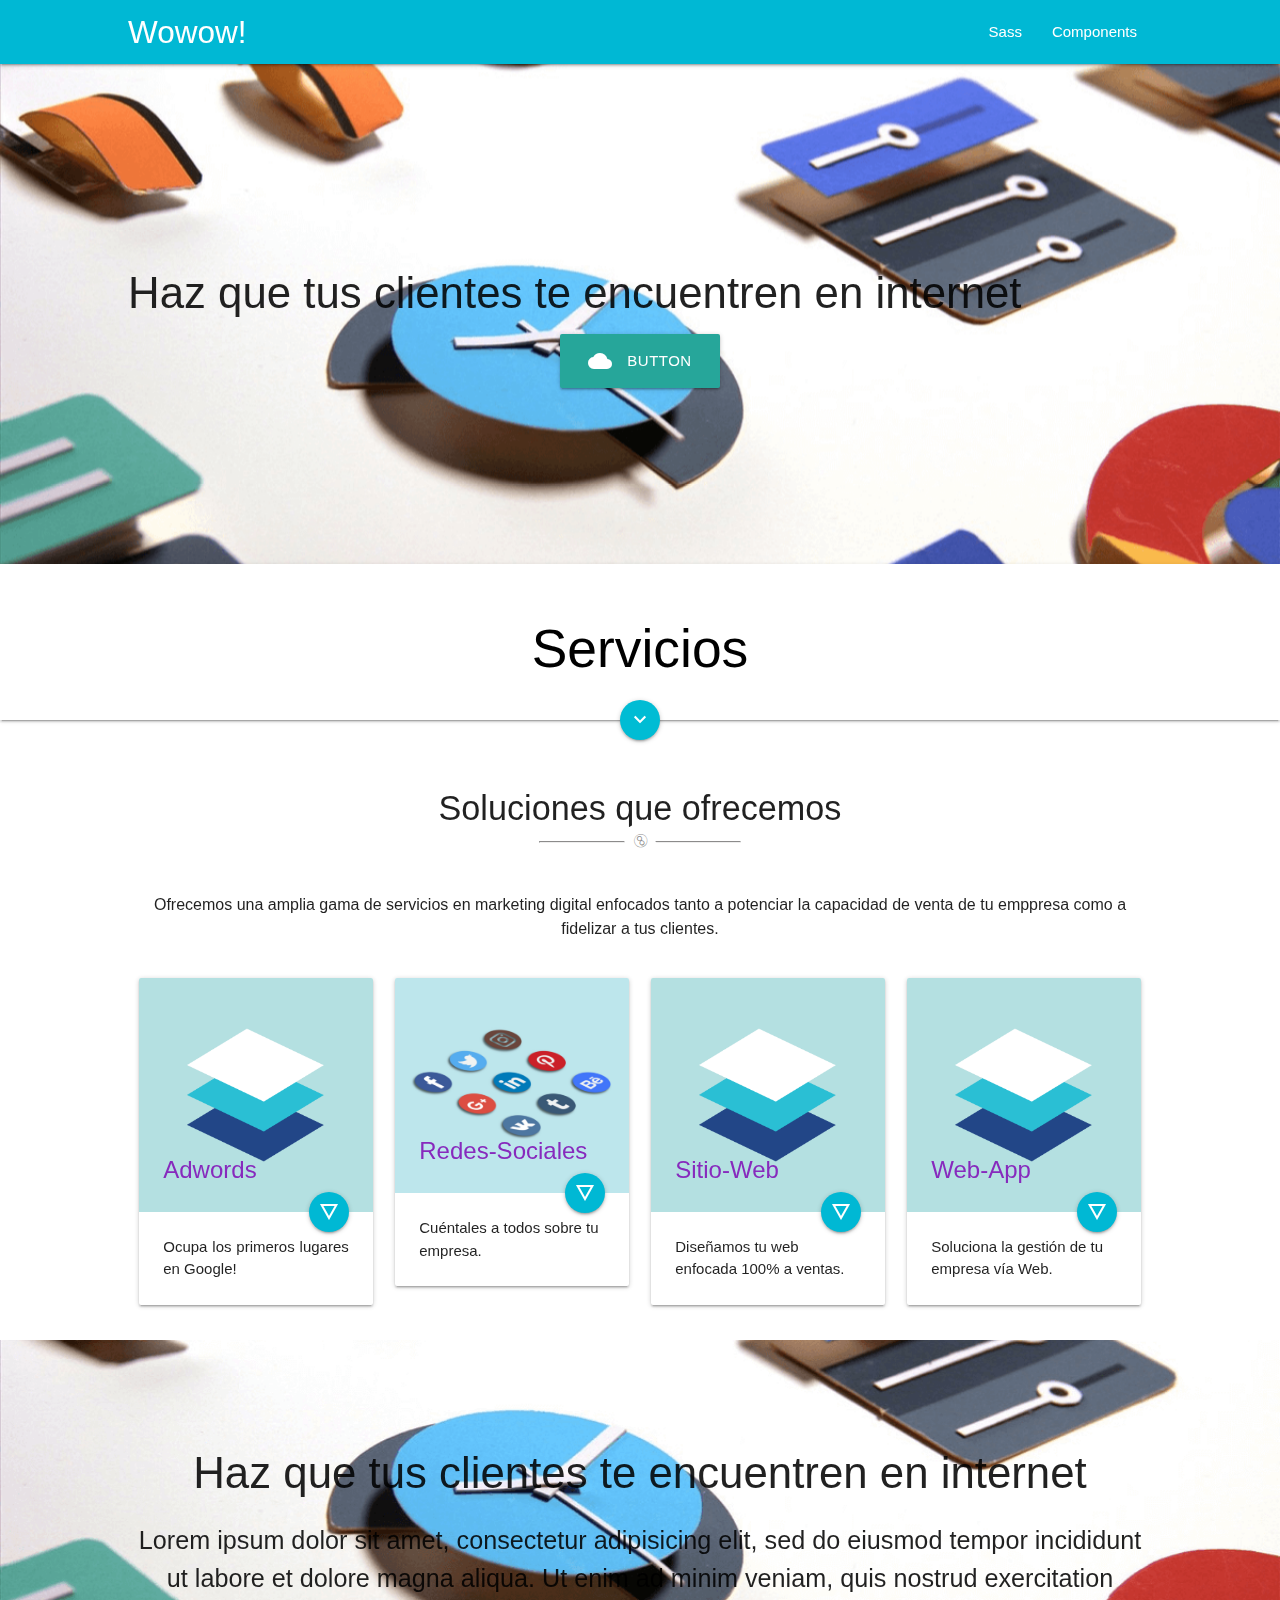
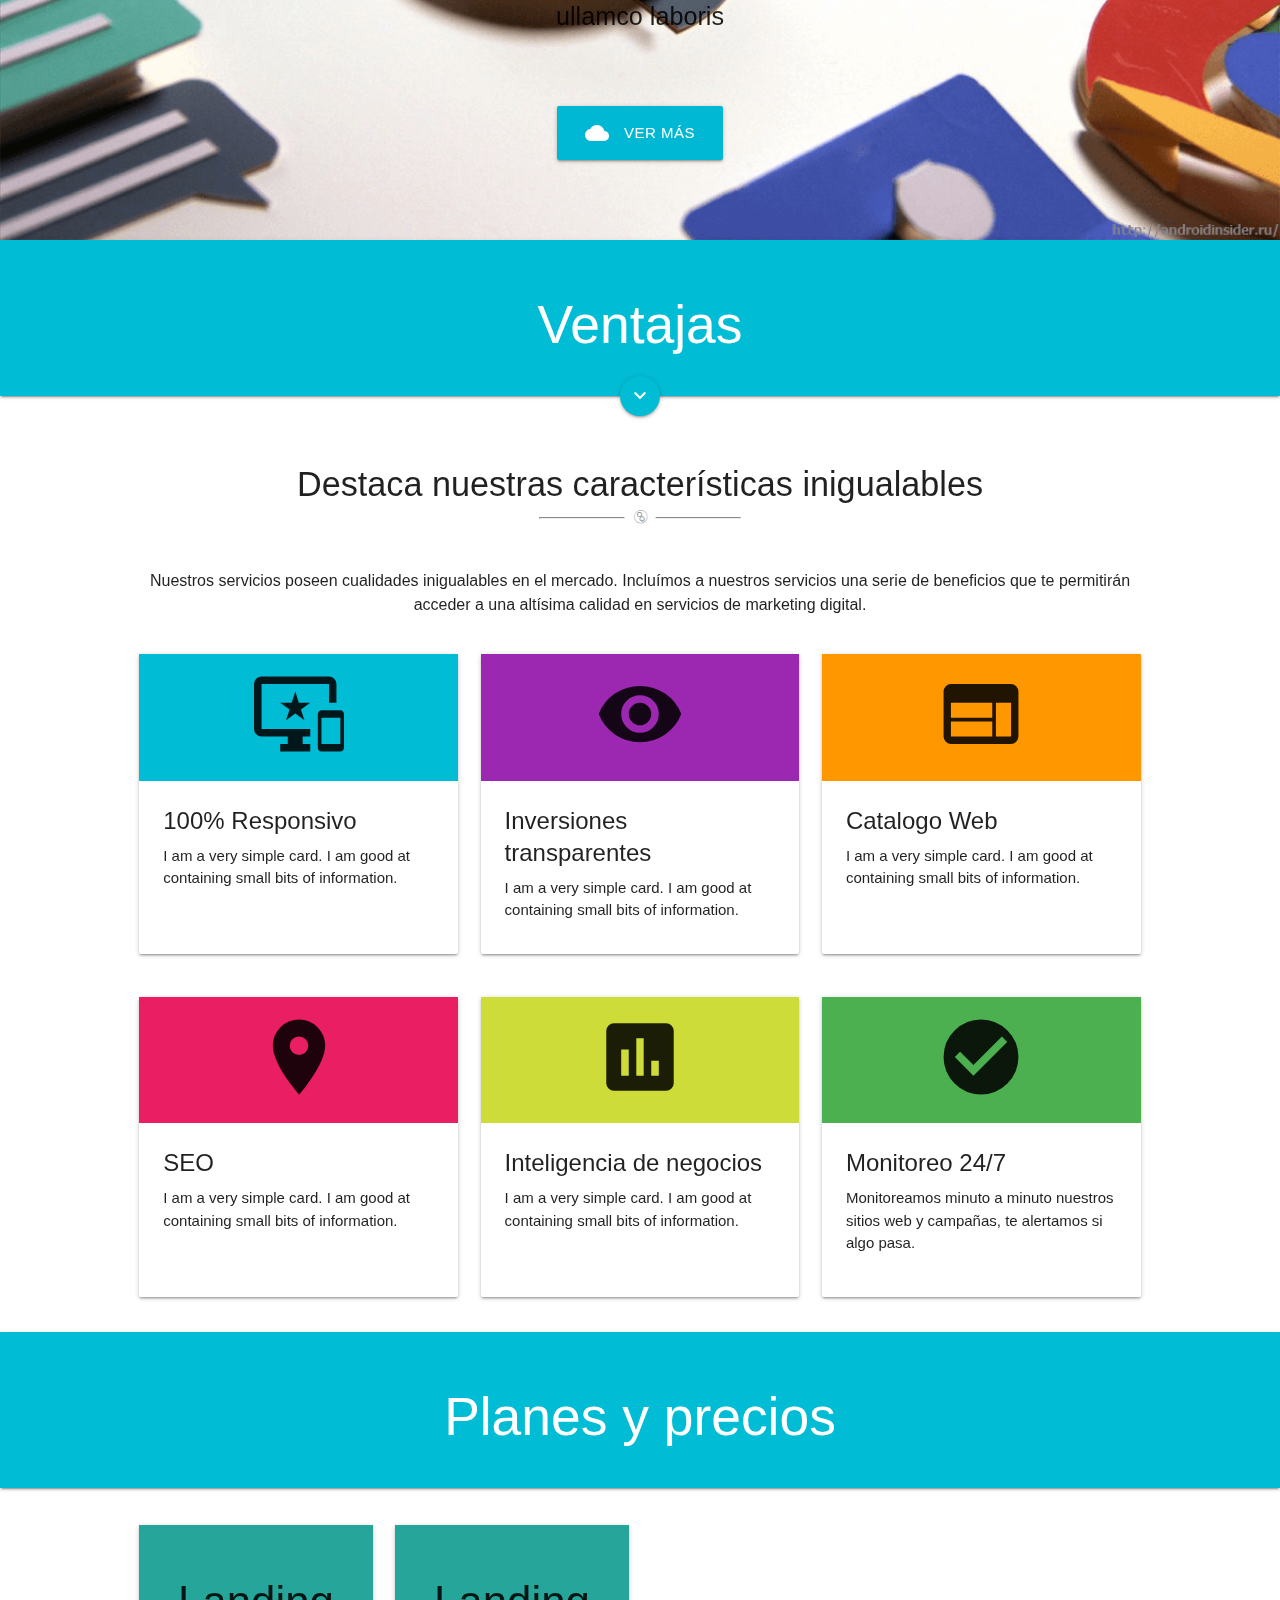
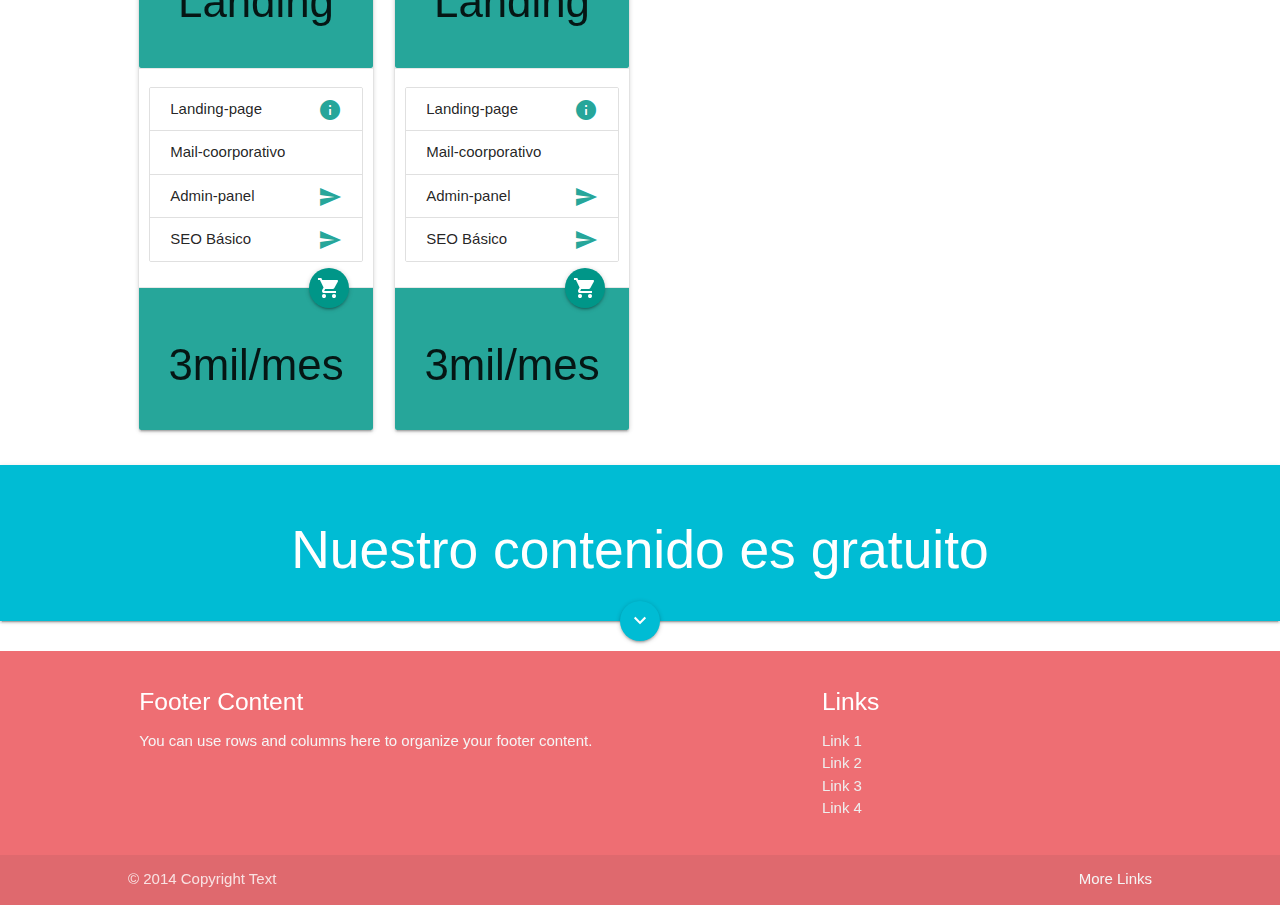
==== wowow/index.html @ 408ba43c "sitio wowow" ====
<!DOCTYPE html>
  <html>
    <head>
      <meta http-equiv="Content-Type" content="text/html; charset=UTF-8">
    <meta name="viewport" content="width=device-width, initial-scale=1">
    <meta http-equiv="X-UA-Compatible" content="IE=edge">
    <meta name="msapplication-tap-highlight" content="no">
    <meta name="description" content="Materialize is a modern responsive CSS framework based on Material Design by Google. ">
      <link rel="stylesheet" href="https://cdnjs.cloudflare.com/ajax/libs/materialize/0.99.0/css/materialize.min.css">
    <link href="https://fonts.googleapis.com/icon?family=Material+Icons" rel="stylesheet">

    <!-- Compiled and minified JavaScript -->

      <!--Let browser know website is optimized for mobile-->
      <meta name="viewport" content="width=device-width, initial-scale=1.0"/>
    </head>

    <body>
<style type="text/css">
  
  .card-price{
      border-bottom: solid 1px #e8e8e8;
    box-shadow: none;
    border-top: solid 1px #e8e8e8;
    transition: box-shadow .25s;
    padding: 10px;
    /* margin: .5rem 0 1rem 0; */
    /* border-radius: 2px; */
    background-color: #fff;
    
  
  }
	
	@media only screen and (min-width: 993px){
.container {
    width: 80% !important;
}
	}	
	.card .card-image .card-title {
		color: #872abd;}
.padding15 {
padding: 15px;

}
.description{
    margin-bottom: 30px;
  font-size: 16px;
}
.subtitle{

  margin: 70px 60px 50px 60px;
}
hr.style17 {
  width: 200px;
	border-top: 1px solid #8c8b8b;
	text-align: center;
}
hr.style17:after {
	content: '♾';
	display: inline-block;
	position: relative;
	top: -14px;
	padding: 0 10px;
	background: white;
	color: #8c8b8b;
	font-size: 18px;
	-webkit-transform: rotate(60deg);
	-moz-transform: rotate(60deg);
	transform: rotate(60deg);
}
.heading{
box-shadow: 0 2px 2px 0 rgba(0,0,0,0.14), 0 1px 5px 0 rgba(0,0,0,0.12), 0 3px 1px -2px rgba(0,0,0,0.2);
    margin: 0em 0em 2em 0em;
}
.parallax-container{
justify-content: center;
    align-items: center;
    display: flex;
}
.text-center {
padding: 20px 0px;
text-align: center;
}

.center {width: 70%;
margin: 0px auto;
padding-top: 20%;
text-align: center;}

.relative {
position: relative;}

.halfway-anchor{
    position: absolute;
   margin-left:auto;
margin-right:auto;
left:0;
right:0;
    bottom: -20px;
}

</style>
      <header>

        <div class="navbar-fixed">
     <nav class="cyan accent-4">
         <div class="container">
       <div class="nav-wrapper">
         <a href="#!" class="brand-logo">Wowow!</a>
         <ul class="right hide-on-med-and-down">
           <li><a href="sass.html">Sass</a></li>
           <li><a href="badges.html">Components</a></li>
         </ul>
       </div>
			 </div>
     </nav>
		 
   </div>
 
      </header>      <!--Import jQuery before materialize.js-->


  <div class="parallax-container">
    <div class="container" style="text-align: center;">
         <div class="col s12 center-align valign-wrapper">
        <h3 class="light">Haz que tus clientes te encuentren en internet</h3>
<br></div>
        <a class="waves-effect waves-light btn-large"><i class="material-icons left">cloud</i>button</a>



    </div>
  <div class="parallax">
    <img src="parallax.jpg">

  </div>
</div>

<div class="heading text-center section white relative">
<h2 class="black-text thin">Servicios</h2>
<a href="#" class="btn-floating halfway-anchor waves-effect waves-light  cyan"><i class="material-icons">keyboard_arrow_down</i></a>
</div>

<section id="services">
<div class="container">
<div class="subtitle">
<h4 class="center-align thin">Soluciones que ofrecemos</h4>
<hr class="style17">

</div>
<div class="description center-align light">
<span>Ofrecemos una amplia gama de servicios en marketing digital enfocados tanto a potenciar la capacidad de venta de tu emppresa como a fidelizar a tus clientes.</span>
</div>
  <div class="row">
<div class="col s12 m6 l3">
  <div class="card hoverable">
    <div class="card-image">
      <img class="materialboxed" src="material.jpg">
      <span class="card-title">Adwords</span>
      <a href="#" class="waves-effect waves-light btn-floating halfway-fab cyan accent-4"><i class="material-icons">details</i></a>
    </div>
    <div class="card-content" style="text-align: justify;">
      <p>Ocupa los primeros lugares en Google!</p>
    </div>
  </div>
</div>
<div class="col s12 m6 l3">
  <div class="card hoverable">
    <div class="card-image">
      <img src="social.jpg">
      <span class="card-title">Redes-Sociales</span>
      <a href="#" class="waves-effect waves-light btn-floating halfway-fab  cyan accent-4"><i class="material-icons">details</i></a>
    </div>
    <div class="card-content">
      <p>Cuéntales a todos sobre tu empresa.</p>
    </div>

  </div>
</div>
<div class="col s12 m6 l3">
  <div class="card hoverable">
    <div class="card-image">
      <img src="material.jpg">
      <span class="card-title">Sitio-Web</span>
      <a class="btn-floating halfway-fab waves-effect waves-light cyan accent-4"><i class="material-icons">details</i></a>
    </div>
    <div class="card-content">
      <p>Diseñamos tu web enfocada 100% a ventas.</p>
    </div>
  </div>
</div>
<div class="col s12 m6 l3">
  <div class="card hoverable">
    <div class="card-image">
      <img src="material.jpg">
      <span class="card-title">Web-App</span>
      <a class="btn-floating halfway-fab waves-effect waves-light cyan accent-4"><i class="material-icons">details</i></a>
    </div>
    <div class="card-content">
      <p>Soluciona la gestión de tu empresa vía Web.</p>
    </div>
  </div>
</div>
</div>
    </div>
<div class="parallax-container">
    <div class="container">
      <div class="col s12 text-center">
        <h3 class="light">Haz que tus clientes te encuentren en internet</h3>
	<p class="flow-text">Lorem ipsum dolor sit amet, consectetur adipisicing elit, sed do eiusmod tempor incididunt ut labore et
dolore magna aliqua. Ut enim ad minim veniam, quis nostrud exercitation ullamco laboris</p>
   <br><br>     <a class="waves-effect waves-light hoverable btn-large cyan accent-4"><i class="material-icons left">cloud</i>Ver más</a>

      </div>

    </div>
  <div class="parallax">
    <img src="parallax.jpg">

  </div>
</div>
<!--section cta -->
<div class="heading text-center section cyan accent-5 relative">
<h2 class="white-text thin">Ventajas</h2>
<a href="#" class="btn-floating halfway-anchor waves-effect waves-light  cyan"><i class="material-icons">keyboard_arrow_down</i></a>
</div>
<div class="container">
<div class="subtitle">
<h4 class="center-align thin">Destaca nuestras características inigualables</h4>
<hr class="style17">

</div>
<div class="description center-align light">
<span>Nuestros servicios poseen cualidades inigualables en el mercado. Incluímos a nuestros servicios una serie de beneficios que te permitirán acceder a una altísima calidad en servicios de marketing digital.</span>
</div>

<div class="row">
<!-- feature 1 -->
  <div class="col s12 m6 l4">
    <div class="card small">
      <div class="card-image padding15 cyan center-align">
        <i class="material-icons large ">important_devices</i>
      </div>
      <div class="card-stacked">
        <div class="card-content">
<span class="card-title">100% Responsivo</span>
       <p>I am a very simple card. I am good at containing small bits of information.</p>
        </div>

      </div>
    </div>
  </div>
<!-- feature 2 -->
<div class="col s12 m6 l4">
  <div class="card small">
    <div class="card-image padding15 purple center-align">
      <i class="material-icons large ">visibility</i>
    </div>
    <div class="card-stacked">
      <div class="card-content">
<span class="card-title">Inversiones transparentes</span>
     <p>I am a very simple card. I am good at containing small bits of information.</p>
      </div>

    </div>
  </div>
</div>
<!-- feature 3 -->
<div class="col s12 m6 l4">
  <div class="card small">
    <div class="card-image padding15 orange center-align">
      <i class="material-icons large ">web</i>
    </div>
    <div class="card-stacked">
      <div class="card-content">
<span class="card-title">Catalogo Web</span>
     <p>I am a very simple card. I am good at containing small bits of information.</p>
      </div>

    </div>
  </div>
</div>
</div>
<!-- row_features 2 -->
<div class="row">
<!-- feature 4 -->
  <div class="col s12 m6 l4">
    <div class="card small">
      <div class="card-image padding15 pink center-align">
        <i class="material-icons large ">location_on</i>
      </div>
      <div class="card-stacked">
        <div class="card-content">
<span class="card-title">SEO</span>
       <p>I am a very simple card. I am good at containing small bits of information.</p>
        </div>

      </div>
    </div>
  </div>
<!-- feature 5 -->
<div class="col s12 m6 l4">
  <div class="card small">
    <div class="card-image padding15 lime center-align">
      <i class="material-icons large ">insert_chart</i>
    </div>
    <div class="card-stacked">
      <div class="card-content">
<span class="card-title">Inteligencia de negocios</span>
     <p>I am a very simple card. I am good at containing small bits of information.</p>
      </div>

    </div>
  </div>
</div>
<!-- feature 6 -->
<div class="col s12 m6 l4">
  <div class="card small">
    <div class="card-image padding15 green center-align">
      <i class="material-icons large ">check_circle</i>
    </div>
    <div class="card-stacked">
      <div class="card-content">
<span class="card-title">Monitoreo 24/7</span>
     <p>Monitoreamos minuto a minuto nuestros sitios web y campañas, te alertamos si algo pasa.</p>
      </div>

    </div>
  </div>
</div>
</div>
</div>

<!--PLANS -->
<div class="heading text-center section cyan accent-5 relative">
<h2 class="white-text thin">Planes y precios</h2>

</div>
<div class="container">
  <div class="row">
      <div class="col s12 m6 l3">
  <div class="card hoverable">
     <div class="card-content teal lighten-1" style="text-align: justify;">
       <h3 class="center-align thin">Landing</h3>
    </div>
    <div class="card-image">
      <div class="card-price">
         <ul class="collection">
        <li class="collection-item dismissable"><div>Landing-page<a href="#!" class="secondary-content"><i class="material-icons">info</i></a></div></li>
        <li class="collection-item dismissable"><div>Mail-coorporativo</div></li>
        <li class="collection-item dismissable"><div>Admin-panel<a href="#!" class="secondary-content"><i class="material-icons">send</i></a></div></li>
        <li class="collection-item dismissable"><div>SEO Básico<a href="#!" class="secondary-content"><i class="material-icons">send</i></a></div></li>
      </ul>
      </div>
      <a href="#" class="waves-effect waves-light btn-floating halfway-fab teal "><i class="material-icons">shopping_cart</i></a>
    </div>
    <div class="card-content teal lighten-1" style="text-align: justify;">
      <h3 class="center-align thin">3mil/mes</h3>
    </div>
  </div>
</div>
	     <div class="col s12 m6 l3">
  <div class="card hoverable">
     <div class="card-content teal lighten-1" style="text-align: justify;">
       <h3 class="center-align thin">Landing</h3>
    </div>
    <div class="card-image">
      <div class="card-price">
         <ul class="collection">
        <li class="collection-item dismissable"><div>Landing-page<a href="#!" class="secondary-content"><i class="material-icons">info</i></a></div></li>
        <li class="collection-item dismissable"><div>Mail-coorporativo</div></li>
        <li class="collection-item dismissable"><div>Admin-panel<a href="#!" class="secondary-content"><i class="material-icons">send</i></a></div></li>
        <li class="collection-item dismissable"><div>SEO Básico<a href="#!" class="secondary-content"><i class="material-icons">send</i></a></div></li>
      </ul>
      </div>
      <a href="#" class="waves-effect waves-light btn-floating halfway-fab teal "><i class="material-icons">shopping_cart</i></a>
    </div>
    <div class="card-content teal lighten-1" style="text-align: justify;">
      <h3 class="center-align thin">3mil/mes</h3>
    </div>
  </div>
</div>
      </div>
  </div>
<!--We Are Social -->
<div class="heading text-center section cyan accent-5 relative">
<h2 class="white-text thin">Nuestro contenido es gratuito</h2>
<a href="#" class="btn-floating halfway-anchor waves-effect waves-light  cyan"><i class="material-icons">keyboard_arrow_down</i></a>
</div>
<div class="container">
</div>


<footer class="page-footer">
          <div class="container">
            <div class="row">
              <div class="col l6 s12">
                <h5 class="white-text">Footer Content</h5>
                <p class="grey-text text-lighten-4">You can use rows and columns here to organize your footer content.</p>
              </div>
              <div class="col l4 offset-l2 s12">
                <h5 class="white-text">Links</h5>
                <ul>
                  <li><a class="grey-text text-lighten-3" href="#!">Link 1</a></li>
                  <li><a class="grey-text text-lighten-3" href="#!">Link 2</a></li>
                  <li><a class="grey-text text-lighten-3" href="#!">Link 3</a></li>
                  <li><a class="grey-text text-lighten-3" href="#!">Link 4</a></li>
                </ul>
              </div>
            </div>
          </div>
          <div class="footer-copyright">
            <div class="container">
            © 2014 Copyright Text
            <a class="grey-text text-lighten-4 right" href="#!">More Links</a>
            </div>
          </div>
        </footer>


<script src="http://ajax.googleapis.com/ajax/libs/jquery/1.7.1/jquery.min.js" type="text/javascript"></script>
<script src="https://cdnjs.cloudflare.com/ajax/libs/materialize/0.99.0/js/materialize.min.js"></script>

 <script type="text/javascript">
	   $(document).ready(function(){
    $('.materialboxed').materialbox();
  });
        
$(document).ready(function(){
     $('.parallax').parallax();
     $('.nav-wrapper').nav-wrapper();
   });
</script>
</section>
    </body>

  </html>
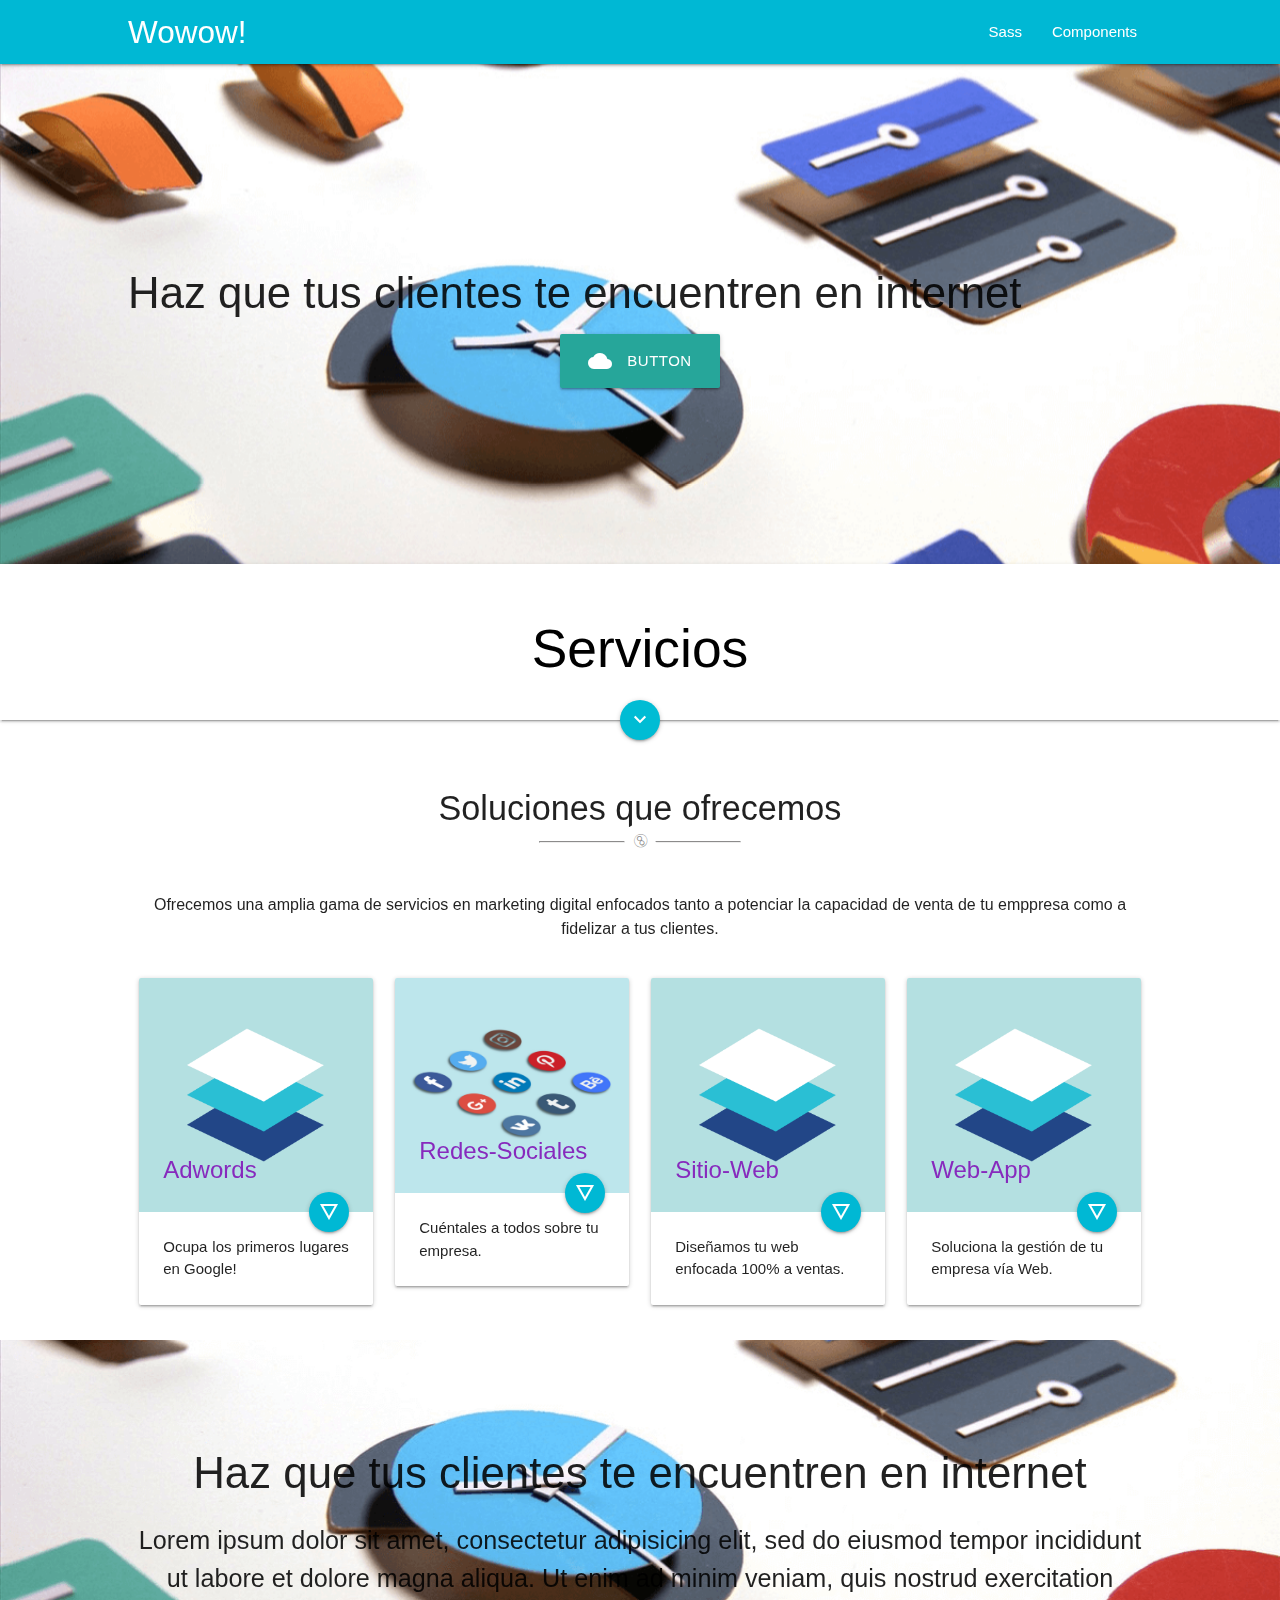
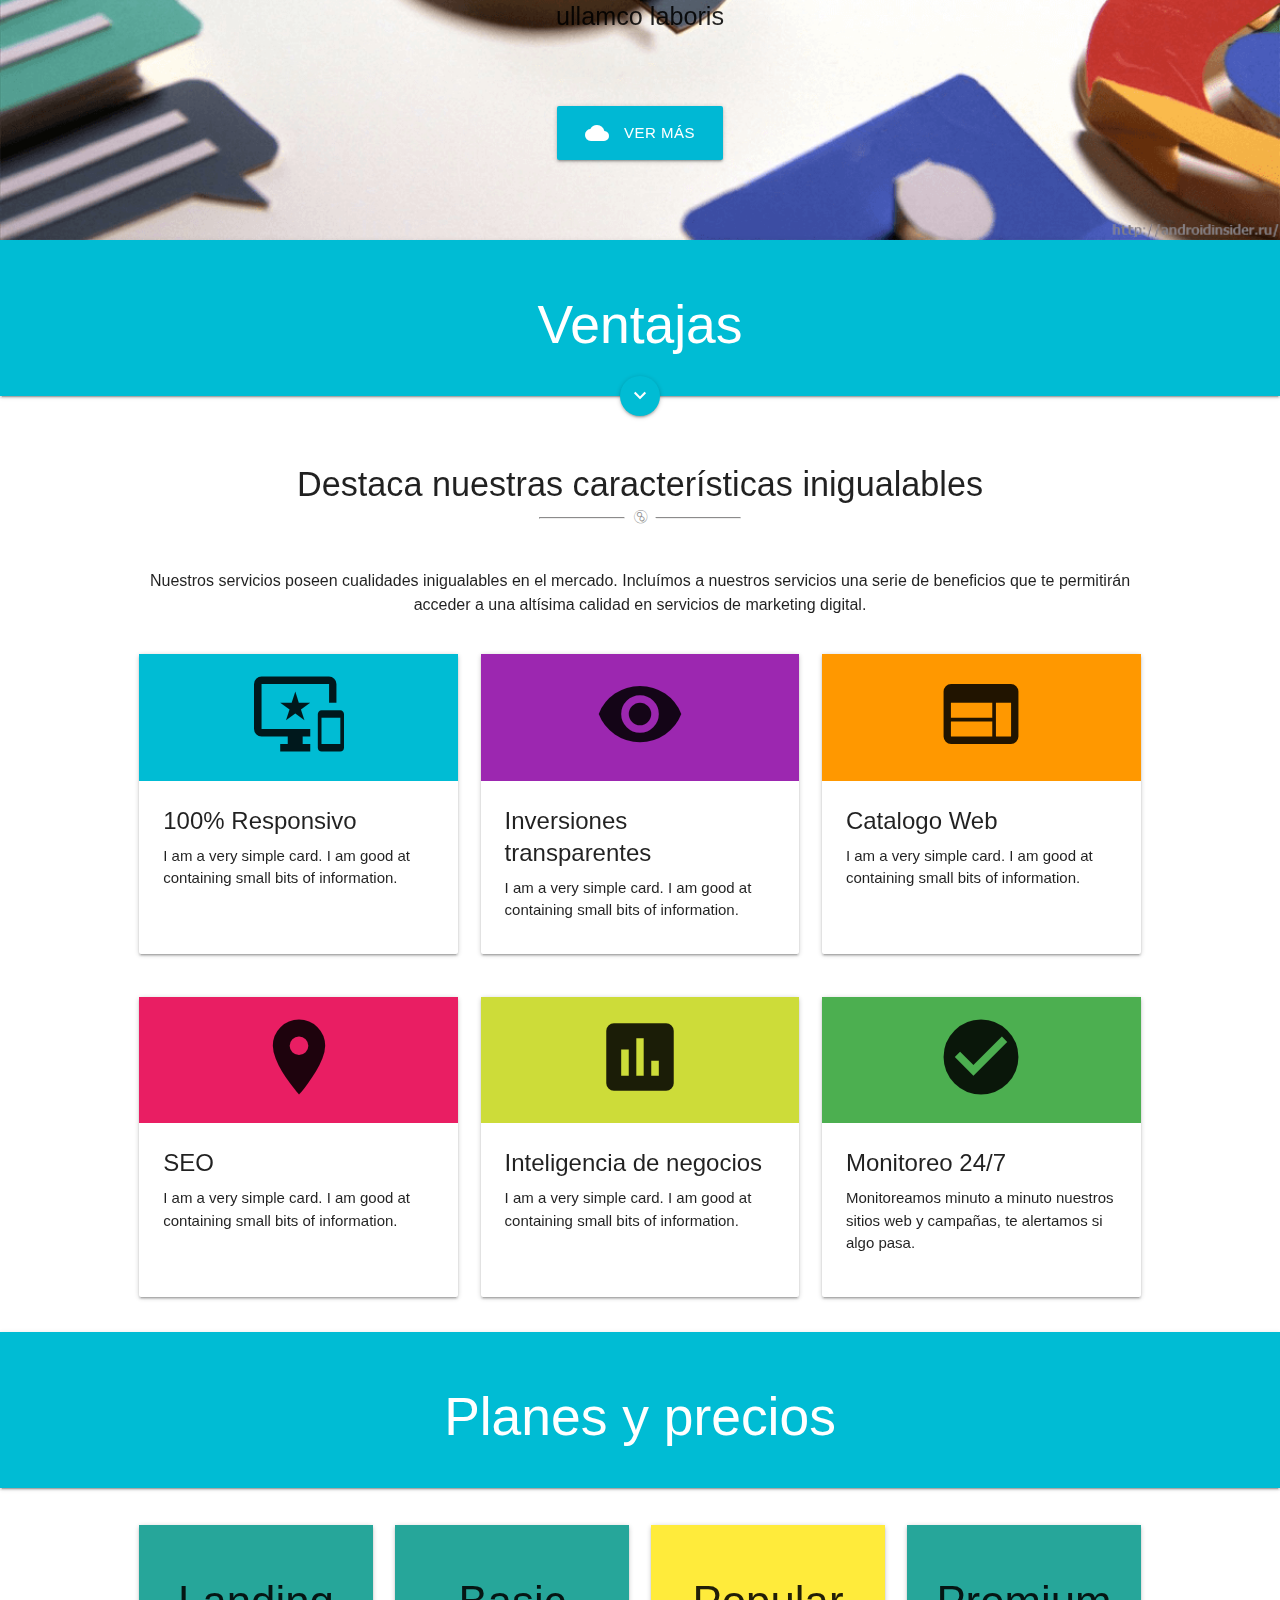
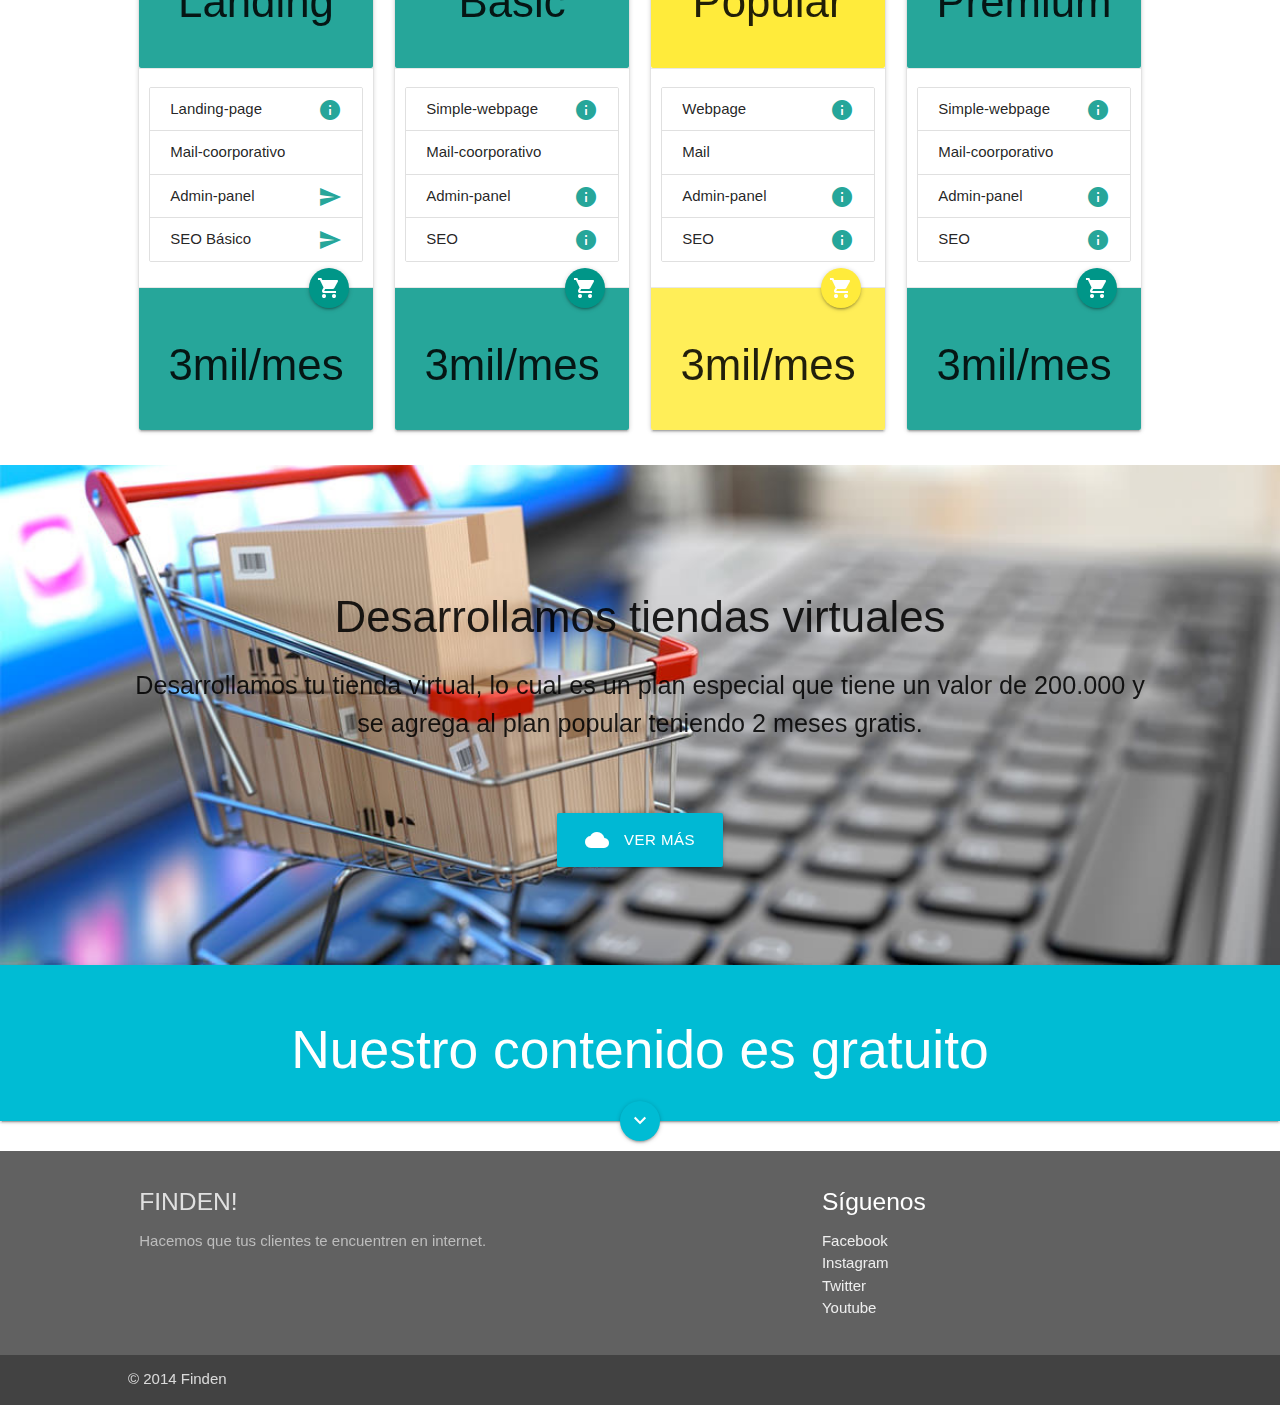
==== commit 9b63076d: "algunos cambios footer, precios y precio-parallax" ====
--- a/wowow/index.html
+++ b/wowow/index.html
@@ -362,15 +362,15 @@
 	     <div class="col s12 m6 l3">
   <div class="card hoverable">
      <div class="card-content teal lighten-1" style="text-align: justify;">
-       <h3 class="center-align thin">Landing</h3>
+       <h3 class="center-align thin">Basic</h3>
     </div>
     <div class="card-image">
       <div class="card-price">
          <ul class="collection">
-        <li class="collection-item dismissable"><div>Landing-page<a href="#!" class="secondary-content"><i class="material-icons">info</i></a></div></li>
+        <li class="collection-item dismissable"><div>Simple-webpage<a href="#!" class="secondary-content"><i class="material-icons">info</i></a></div></li>
         <li class="collection-item dismissable"><div>Mail-coorporativo</div></li>
-        <li class="collection-item dismissable"><div>Admin-panel<a href="#!" class="secondary-content"><i class="material-icons">send</i></a></div></li>
-        <li class="collection-item dismissable"><div>SEO Básico<a href="#!" class="secondary-content"><i class="material-icons">send</i></a></div></li>
+        <li class="collection-item dismissable"><div>Admin-panel<a href="#!" class="secondary-content"><i class="material-icons">info</i></a></div></li>
+        <li class="collection-item dismissable"><div>SEO<a href="#!" class="secondary-content"><i class="material-icons">info</i></a></div></li>
       </ul>
       </div>
       <a href="#" class="waves-effect waves-light btn-floating halfway-fab teal "><i class="material-icons">shopping_cart</i></a>
@@ -380,8 +380,66 @@
     </div>
   </div>
 </div>
-      </div>
-  </div>
+	   <div class="col s12 m6 l3">
+  <div class="card hoverable">
+     <div class="card-content yellow" style="text-align: justify;">
+       <h3 class="center-align thin">Popular</h3>
+    </div>
+    <div class="card-image">
+      <div class="card-price">
+         <ul class="collection">
+        <li class="collection-item dismissable"><div>Webpage<a href="#!" class="secondary-content"><i class="material-icons">info</i></a></div></li>
+        <li class="collection-item dismissable"><div>Mail</div></li>
+        <li class="collection-item dismissable"><div>Admin-panel<a href="#!" class="secondary-content"><i class="material-icons">info</i></a></div></li>
+        <li class="collection-item dismissable"><div>SEO<a href="#!" class="secondary-content"><i class="material-icons">info</i></a></div></li>
+      </ul>
+      </div>
+      <a href="#" class="waves-effect waves-light btn-floating halfway-fab yellow "><i class="material-icons">shopping_cart</i></a>
+    </div>
+    <div class="card-content yellow lighten-1" style="text-align: justify;">
+      <h3 class="center-align thin">3mil/mes</h3>
+    </div>
+  </div>
+</div>
+	  	     <div class="col s12 m6 l3">
+  <div class="card hoverable">
+     <div class="card-content teal lighten-1" style="text-align: justify;">
+       <h3 class="center-align thin">Premium</h3>
+    </div>
+    <div class="card-image">
+      <div class="card-price">
+         <ul class="collection">
+        <li class="collection-item dismissable"><div>Simple-webpage<a href="#!" class="secondary-content"><i class="material-icons">info</i></a></div></li>
+        <li class="collection-item dismissable"><div>Mail-coorporativo</div></li>
+        <li class="collection-item dismissable"><div>Admin-panel<a href="#!" class="secondary-content"><i class="material-icons">info</i></a></div></li>
+        <li class="collection-item dismissable"><div>SEO<a href="#!" class="secondary-content"><i class="material-icons">info</i></a></div></li>
+      </ul>
+      </div>
+      <a href="#" class="waves-effect waves-light btn-floating halfway-fab teal "><i class="material-icons">shopping_cart</i></a>
+    </div>
+    <div class="card-content teal lighten-1" style="text-align: justify;">
+      <h3 class="center-align thin">3mil/mes</h3>
+    </div>
+  </div>
+</div>
+	  <!-- end row -->
+      </div>
+  </div>
+	<div class="parallax-container">
+    <div class="container">
+      <div class="col s12 text-center">
+        <h3 class="light">Desarrollamos tiendas virtuales</h3>
+	<p class="flow-text">Desarrollamos tu tienda virtual, lo cual es un plan especial que tiene un valor de 200.000 y se agrega al plan popular teniendo 2 meses gratis.</p>
+   <br><br>     <a class="waves-effect waves-light hoverable btn-large cyan accent-4"><i class="material-icons left">cloud</i>Ver más</a>
+
+      </div>
+
+    </div>
+  <div class="parallax">
+    <img src="woocommerce.jpg">
+
+  </div>
+</div>
 <!--We Are Social -->
 <div class="heading text-center section cyan accent-5 relative">
 <h2 class="white-text thin">Nuestro contenido es gratuito</h2>
@@ -391,28 +449,28 @@
 </div>
 
 
-<footer class="page-footer">
+<footer class="page-footer grey darken-2">
           <div class="container">
             <div class="row">
               <div class="col l6 s12">
-                <h5 class="white-text">Footer Content</h5>
-                <p class="grey-text text-lighten-4">You can use rows and columns here to organize your footer content.</p>
+                <h5 class="grey-text text-lighten-2">FINDEN!</h5>
+                <p class="grey-text text-lighten-1">Hacemos que tus clientes te encuentren en internet.</p>
               </div>
               <div class="col l4 offset-l2 s12">
-                <h5 class="white-text">Links</h5>
+                <h5 class="white-text">Síguenos</h5>
                 <ul>
-                  <li><a class="grey-text text-lighten-3" href="#!">Link 1</a></li>
-                  <li><a class="grey-text text-lighten-3" href="#!">Link 2</a></li>
-                  <li><a class="grey-text text-lighten-3" href="#!">Link 3</a></li>
-                  <li><a class="grey-text text-lighten-3" href="#!">Link 4</a></li>
+                  <li><a class="grey-text text-lighten-3" href="#!">Facebook</a></li>
+                  <li><a class="grey-text text-lighten-3" href="#!">Instagram</a></li>
+                  <li><a class="grey-text text-lighten-3" href="#!">Twitter</a></li>
+                  <li><a class="grey-text text-lighten-3" href="#!">Youtube</a></li>
                 </ul>
               </div>
             </div>
           </div>
-          <div class="footer-copyright">
+          <div class="footer-copyright grey darken-3">
             <div class="container">
-            © 2014 Copyright Text
-            <a class="grey-text text-lighten-4 right" href="#!">More Links</a>
+            © 2014 Finden
+           
             </div>
           </div>
         </footer>
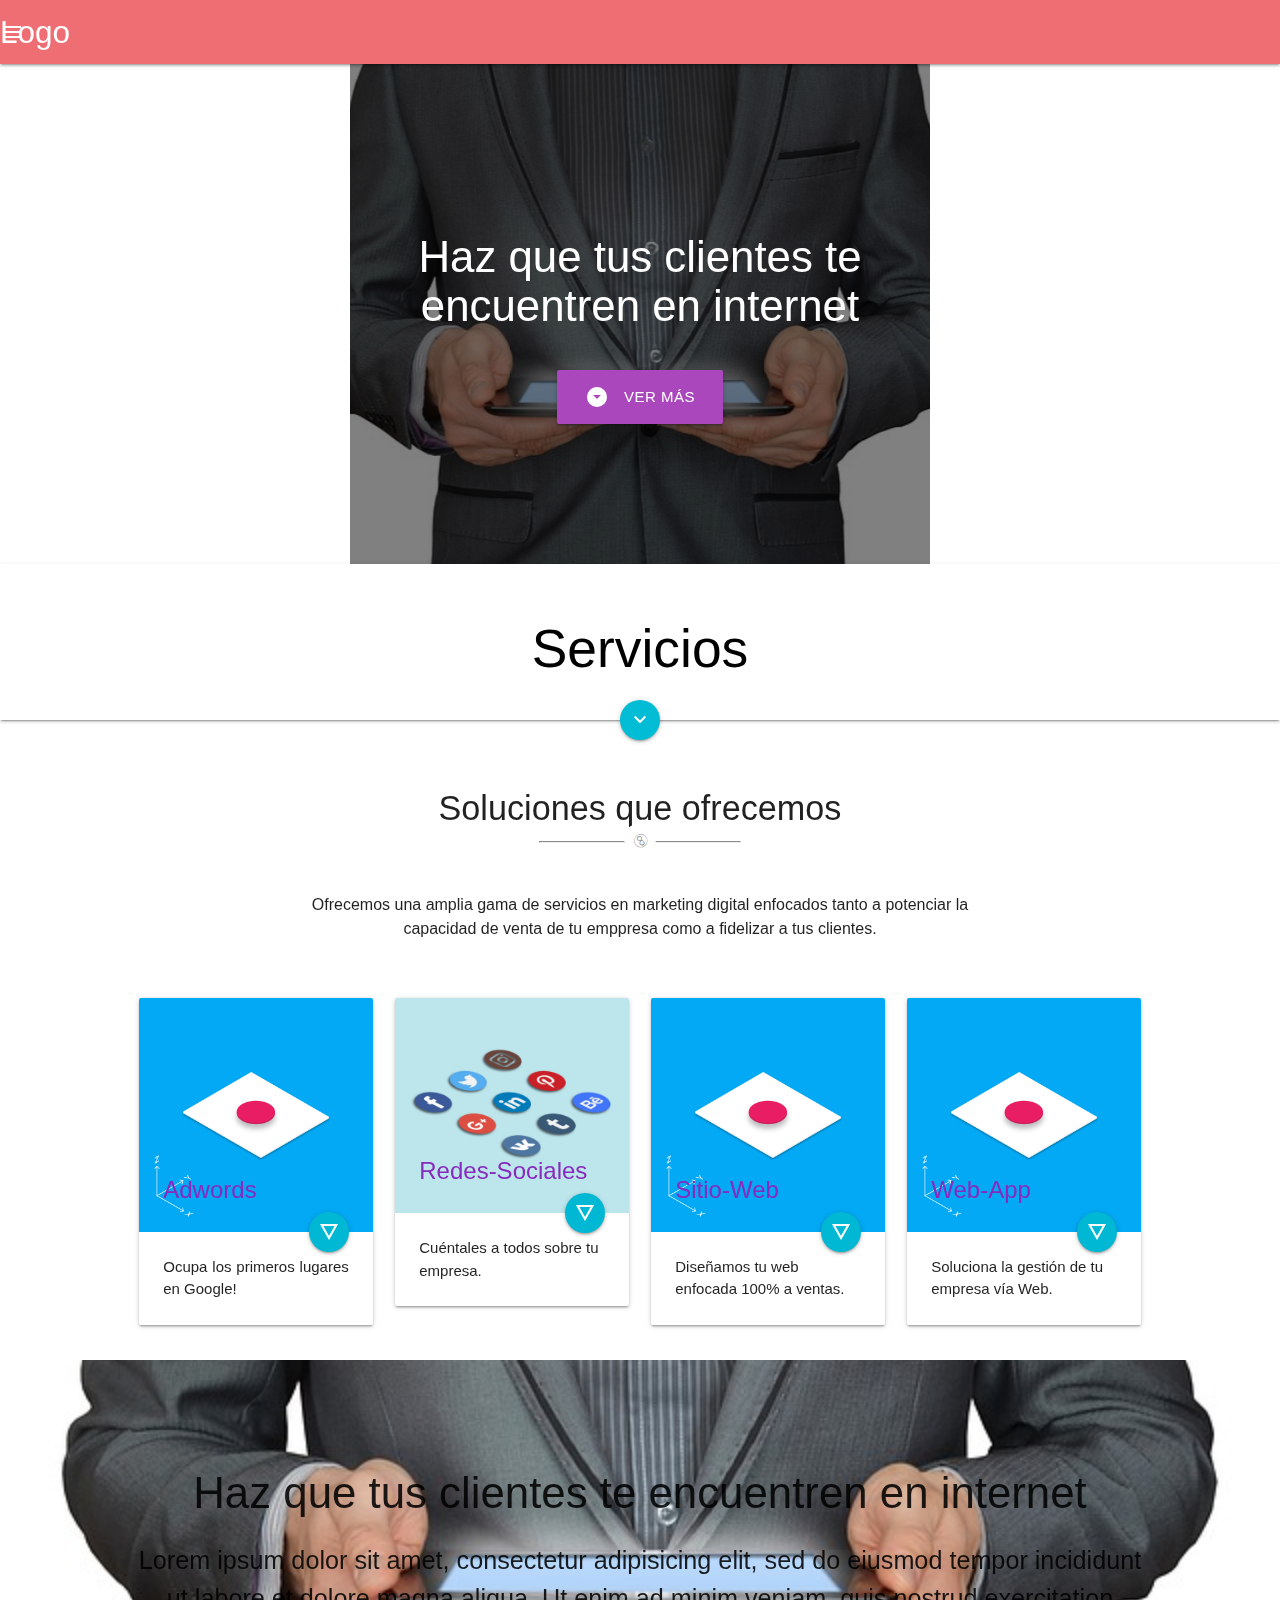
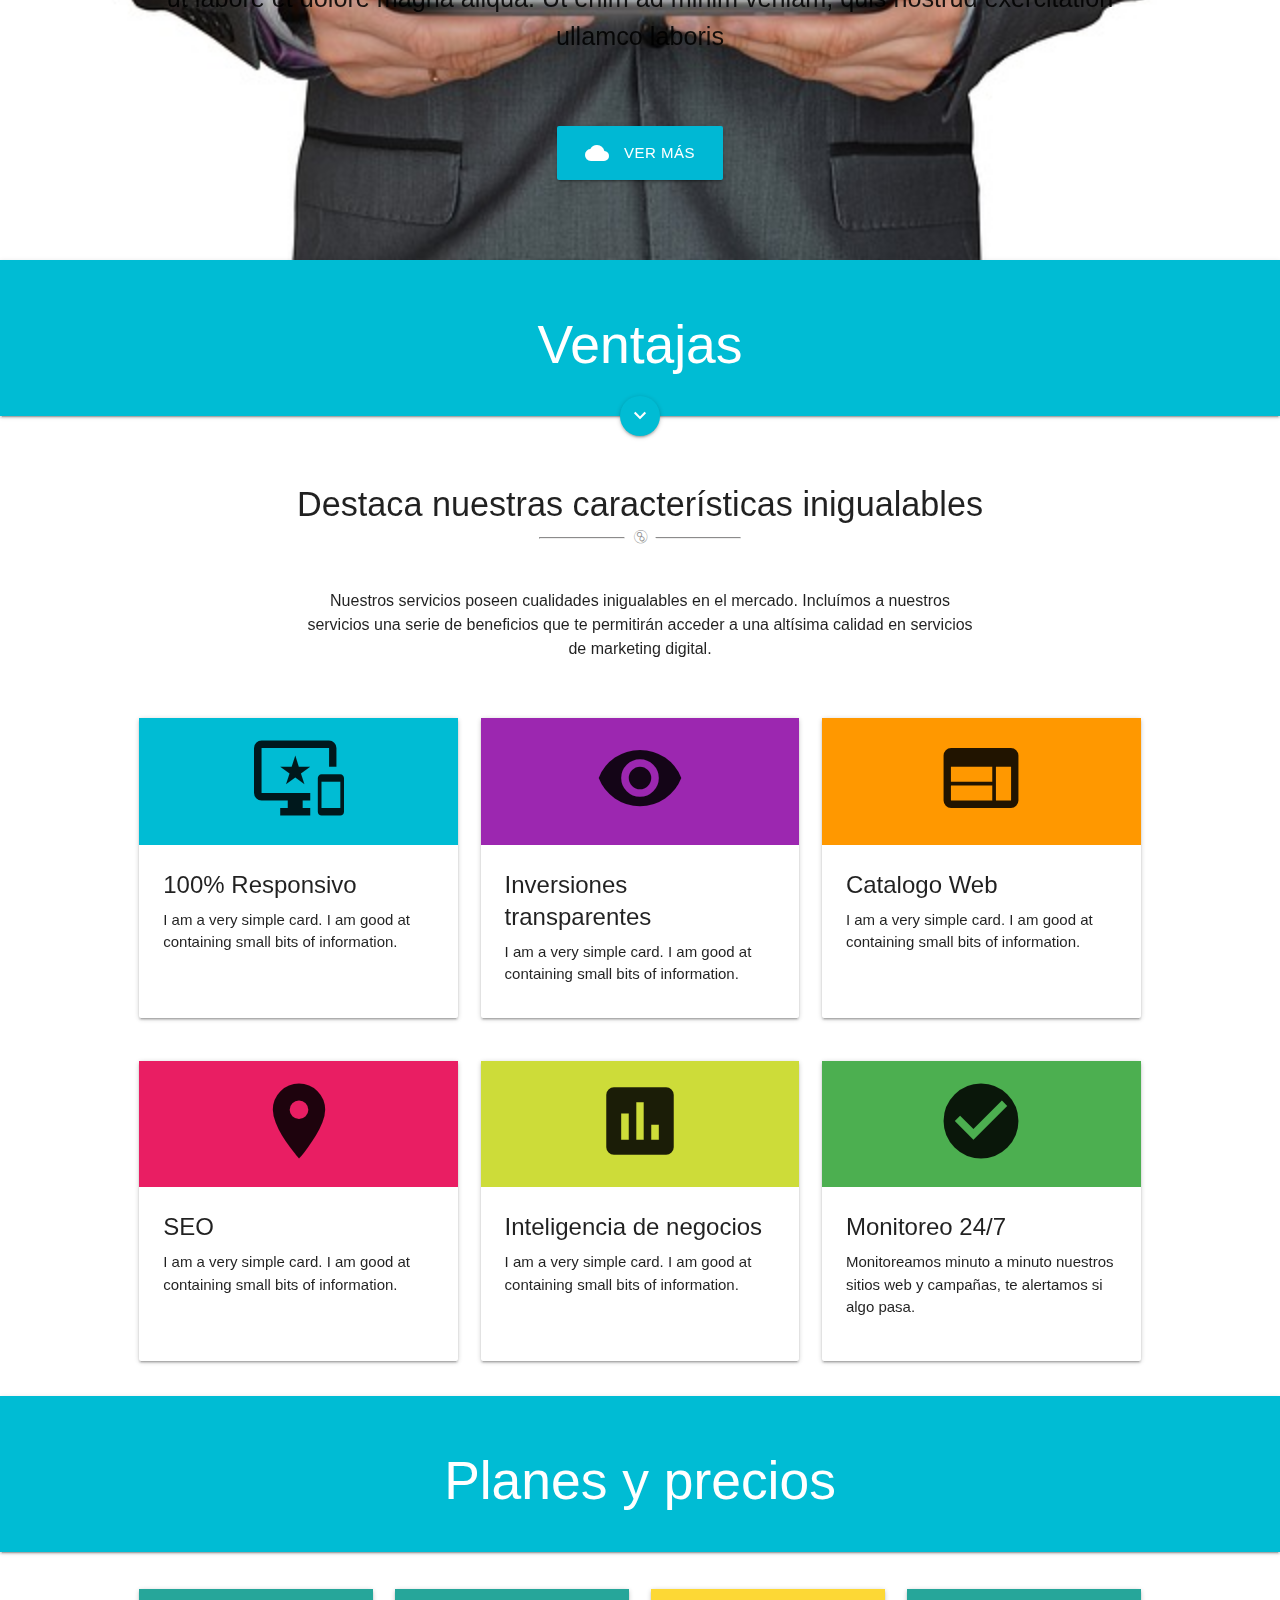
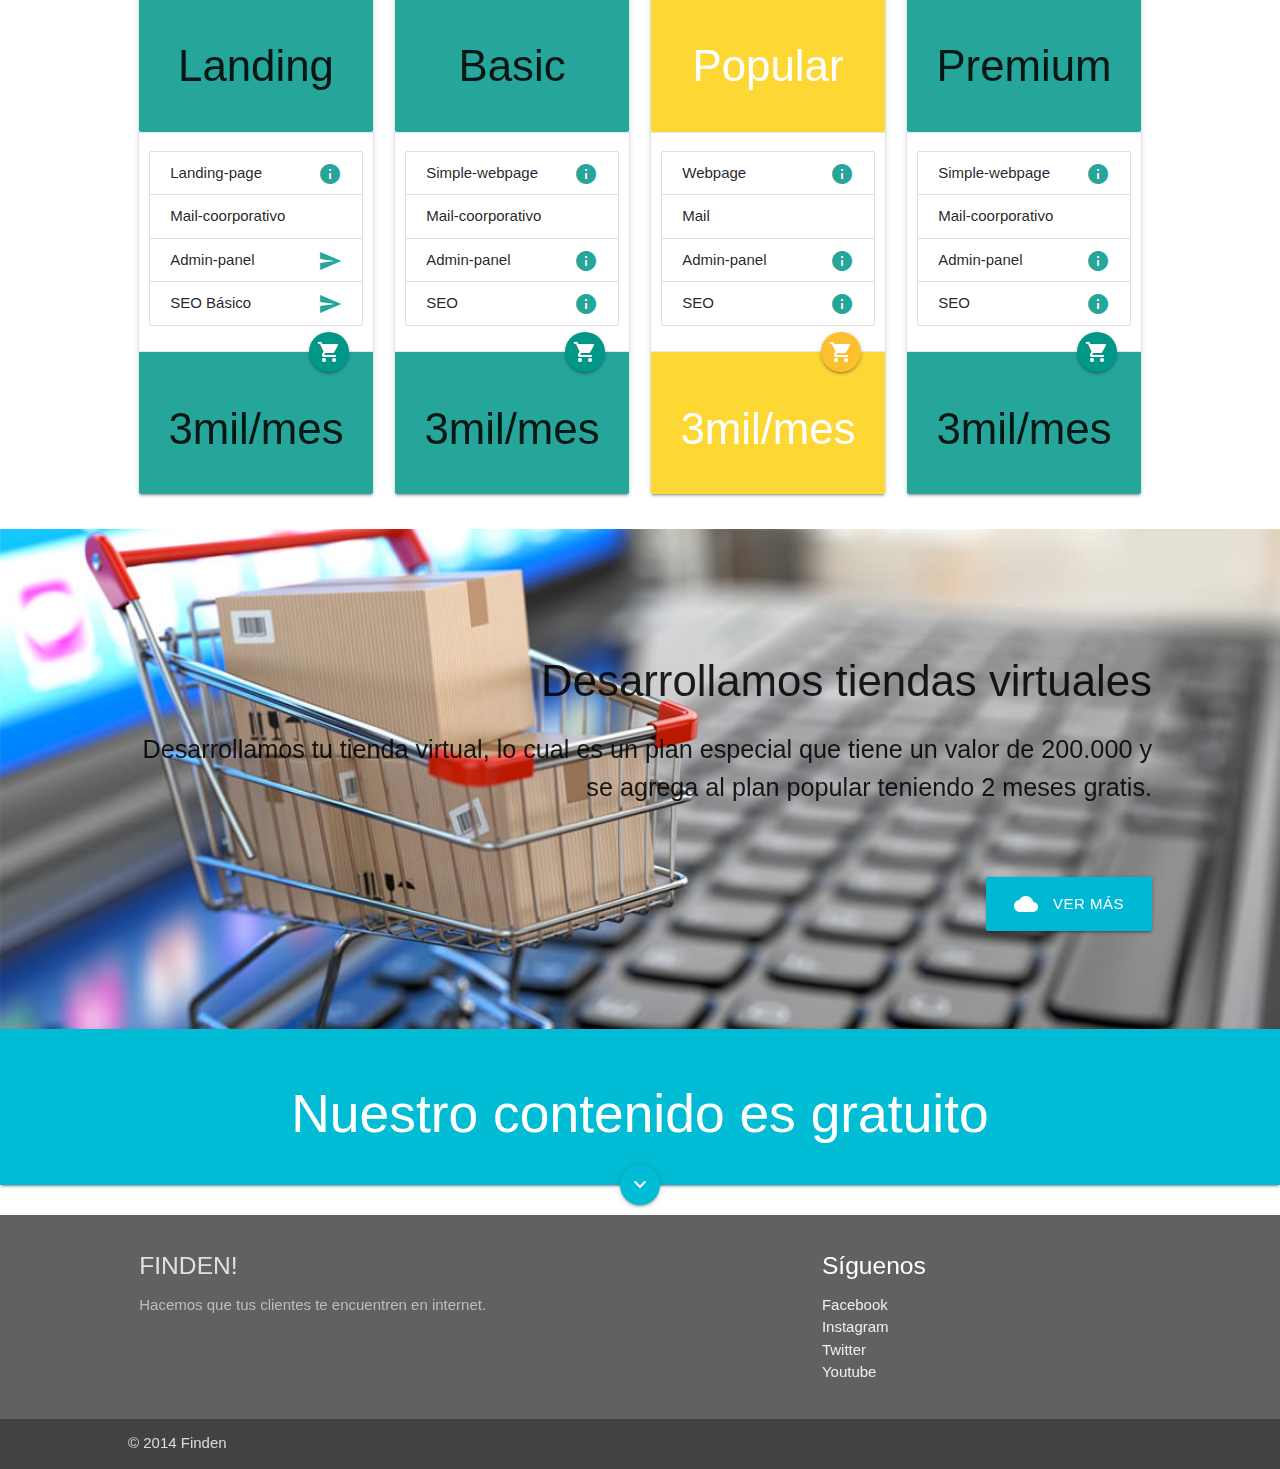
==== commit 0ccca193: "hero beta. Services beta +description no responsive" ====
--- a/wowow/index.html
+++ b/wowow/index.html
@@ -7,7 +7,8 @@
     <meta name="msapplication-tap-highlight" content="no">
     <meta name="description" content="Materialize is a modern responsive CSS framework based on Material Design by Google. ">
       <link rel="stylesheet" href="https://cdnjs.cloudflare.com/ajax/libs/materialize/0.99.0/css/materialize.min.css">
-    <link href="https://fonts.googleapis.com/icon?family=Material+Icons" rel="stylesheet">
+    <link rel="stylesheet" type="text/css" href="css/extras.css">
+		<link href="https://fonts.googleapis.com/icon?family=Material+Icons" rel="stylesheet">
 
     <!-- Compiled and minified JavaScript -->
 
@@ -16,127 +17,49 @@
     </head>
 
     <body>
-<style type="text/css">
-  
-  .card-price{
-      border-bottom: solid 1px #e8e8e8;
-    box-shadow: none;
-    border-top: solid 1px #e8e8e8;
-    transition: box-shadow .25s;
-    padding: 10px;
-    /* margin: .5rem 0 1rem 0; */
-    /* border-radius: 2px; */
-    background-color: #fff;
-    
-  
-  }
-	
-	@media only screen and (min-width: 993px){
-.container {
-    width: 80% !important;
-}
-	}	
-	.card .card-image .card-title {
-		color: #872abd;}
-.padding15 {
-padding: 15px;
-
-}
-.description{
-    margin-bottom: 30px;
-  font-size: 16px;
-}
-.subtitle{
-
-  margin: 70px 60px 50px 60px;
-}
-hr.style17 {
-  width: 200px;
-	border-top: 1px solid #8c8b8b;
-	text-align: center;
-}
-hr.style17:after {
-	content: '♾';
-	display: inline-block;
-	position: relative;
-	top: -14px;
-	padding: 0 10px;
-	background: white;
-	color: #8c8b8b;
-	font-size: 18px;
-	-webkit-transform: rotate(60deg);
-	-moz-transform: rotate(60deg);
-	transform: rotate(60deg);
-}
-.heading{
-box-shadow: 0 2px 2px 0 rgba(0,0,0,0.14), 0 1px 5px 0 rgba(0,0,0,0.12), 0 3px 1px -2px rgba(0,0,0,0.2);
-    margin: 0em 0em 2em 0em;
-}
-.parallax-container{
-justify-content: center;
-    align-items: center;
-    display: flex;
-}
-.text-center {
-padding: 20px 0px;
-text-align: center;
-}
-
-.center {width: 70%;
-margin: 0px auto;
-padding-top: 20%;
-text-align: center;}
-
-.relative {
-position: relative;}
-
-.halfway-anchor{
-    position: absolute;
-   margin-left:auto;
-margin-right:auto;
-left:0;
-right:0;
-    bottom: -20px;
-}
-
-</style>
+
+
       <header>
 
-        <div class="navbar-fixed">
-     <nav class="cyan accent-4">
-         <div class="container">
-       <div class="nav-wrapper">
-         <a href="#!" class="brand-logo">Wowow!</a>
-         <ul class="right hide-on-med-and-down">
-           <li><a href="sass.html">Sass</a></li>
-           <li><a href="badges.html">Components</a></li>
-         </ul>
-       </div>
-			 </div>
-     </nav>
-		 
-   </div>
+      <nav>
+    <div class="nav-wrapper">
+      <a href="#!" class="brand-logo">Logo</a>
+      <a href="#" data-activates="mobile-demo" class="button-collapse"><i class="material-icons">menu</i></a>
+      <ul class="right hide-on-med-and-down">
+        <li><a href="sass.html">Sass</a></li>
+        <li><a href="badges.html">Components</a></li>
+        <li><a href="collapsible.html">Javascript</a></li>
+        <li><a href="mobile.html">Mobile</a></li>
+      </ul>
+      <ul class="side-nav" id="mobile-demo">
+        <li><a href="sass.html">Sass</a></li>
+        <li><a href="badges.html">Components</a></li>
+        <li><a href="collapsible.html">Javascript</a></li>
+        <li><a href="mobile.html">Mobile</a></li>
+      </ul>
+    </div>
+  </nav>
  
       </header>      <!--Import jQuery before materialize.js-->
 
 
   <div class="parallax-container">
-    <div class="container" style="text-align: center;">
-         <div class="col s12 center-align valign-wrapper">
-        <h3 class="light">Haz que tus clientes te encuentren en internet</h3>
+    <div class="container center-align">
+         <div class="col s12">
+        <h3 class="light white-text">Haz que tus clientes te encuentren en internet</h3>
 <br></div>
-        <a class="waves-effect waves-light btn-large"><i class="material-icons left">cloud</i>button</a>
+        <a href="#services" class="waves-effect hoverable waves-light btn-large purple lighten-1"><i class="material-icons left">arrow_drop_down_circle</i>Ver más</a>
 
 
 
     </div>
   <div class="parallax">
-    <img src="parallax.jpg">
-
-  </div>
-</div>
-
-<div class="heading text-center section white relative">
+    <img class="mid-brightness" src="parallax.jpg">
+
+  </div>
+</div>
+
+<div id="services" class="heading text-center section white relative">
 <h2 class="black-text thin">Servicios</h2>
 <a href="#" class="btn-floating halfway-anchor waves-effect waves-light  cyan"><i class="material-icons">keyboard_arrow_down</i></a>
 </div>
@@ -382,8 +305,8 @@
 </div>
 	   <div class="col s12 m6 l3">
   <div class="card hoverable">
-     <div class="card-content yellow" style="text-align: justify;">
-       <h3 class="center-align thin">Popular</h3>
+     <div class="card-content yellow darken-1" style="text-align: justify;">
+       <h3 class="center-align white-text thin">Popular</h3>
     </div>
     <div class="card-image">
       <div class="card-price">
@@ -394,17 +317,17 @@
         <li class="collection-item dismissable"><div>SEO<a href="#!" class="secondary-content"><i class="material-icons">info</i></a></div></li>
       </ul>
       </div>
-      <a href="#" class="waves-effect waves-light btn-floating halfway-fab yellow "><i class="material-icons">shopping_cart</i></a>
-    </div>
-    <div class="card-content yellow lighten-1" style="text-align: justify;">
-      <h3 class="center-align thin">3mil/mes</h3>
+      <a href="#" class="waves-effect waves-light btn-floating halfway-fab yellow darken-2 "><i class="material-icons">shopping_cart</i></a>
+    </div>
+    <div class="card-content yellow darken-1" style="text-align: justify;">
+      <h3 class="center-align white-text thin">3mil/mes</h3>
     </div>
   </div>
 </div>
 	  	     <div class="col s12 m6 l3">
   <div class="card hoverable">
      <div class="card-content teal lighten-1" style="text-align: justify;">
-       <h3 class="center-align thin">Premium</h3>
+       <h3 class="center-align text-white thin">Premium</h3>
     </div>
     <div class="card-image">
       <div class="card-price">
@@ -427,7 +350,7 @@
   </div>
 	<div class="parallax-container">
     <div class="container">
-      <div class="col s12 text-center">
+      <div class="col s12 right-align">
         <h3 class="light">Desarrollamos tiendas virtuales</h3>
 	<p class="flow-text">Desarrollamos tu tienda virtual, lo cual es un plan especial que tiene un valor de 200.000 y se agrega al plan popular teniendo 2 meses gratis.</p>
    <br><br>     <a class="waves-effect waves-light hoverable btn-large cyan accent-4"><i class="material-icons left">cloud</i>Ver más</a>
@@ -488,6 +411,18 @@
      $('.parallax').parallax();
      $('.nav-wrapper').nav-wrapper();
    });
+	 
+	//animated anchor-jump
+	 
+		 $(document).on('click', 'a', function(event){
+    event.preventDefault();
+
+    $('html, body').animate({
+        scrollTop: $( $.attr(this, 'href') ).offset().top
+    }, 500);
+});
+	 
+	  $(".button-collapse").sideNav();
 </script>
 </section>
     </body>
--- a/wowow/css/extras.css
+++ b/wowow/css/extras.css
@@ -0,0 +1,88 @@
+.mid-brightness{
+webkit-filter: brightness(50%);
+    filter: brightness(50%);
+}
+
+.card-price{
+      border-bottom: solid 1px #e8e8e8;
+    box-shadow: none;
+    border-top: solid 1px #e8e8e8;
+    transition: box-shadow .25s;
+    padding: 10px;
+    /* margin: .5rem 0 1rem 0; */
+    /* border-radius: 2px; */
+    background-color: #fff;
+    
+  
+  }
+	
+	@media only screen and (min-width: 993px){
+.container {
+    width: 80% !important;
+}
+	}	
+	.card .card-image .card-title {
+		color: #872abd;}
+.padding15 {
+padding: 15px;
+
+}
+.description{
+	margin-left: 170px;
+	margin-right: 170px;
+	
+    margin-bottom: 50px;
+  font-size: 16px;
+}
+.subtitle{
+
+  margin: 70px 60px 50px 60px;
+}
+hr.style17 {
+  width: 200px;
+	border-top: 1px solid #8c8b8b;
+	text-align: center;
+}
+hr.style17:after {
+	content: '♾';
+	display: inline-block;
+	position: relative;
+	top: -14px;
+	padding: 0 10px;
+	background: white;
+	color: #8c8b8b;
+	font-size: 18px;
+	-webkit-transform: rotate(60deg);
+	-moz-transform: rotate(60deg);
+	transform: rotate(60deg);
+}
+.heading{
+box-shadow: 0 2px 2px 0 rgba(0,0,0,0.14), 0 1px 5px 0 rgba(0,0,0,0.12), 0 3px 1px -2px rgba(0,0,0,0.2);
+    margin: 0em 0em 2em 0em;
+}
+.parallax-container{
+justify-content: center;
+    align-items: center;
+    display: flex;
+}
+.text-center {
+padding: 20px 0px;
+text-align: center;
+}
+
+.center {width: 70%;
+margin: 0px auto;
+padding-top: 20%;
+text-align: center;}
+
+.relative {
+position: relative;}
+
+.halfway-anchor{
+    position: absolute;
+   margin-left:auto;
+margin-right:auto;
+left:0;
+right:0;
+    bottom: -20px;
+}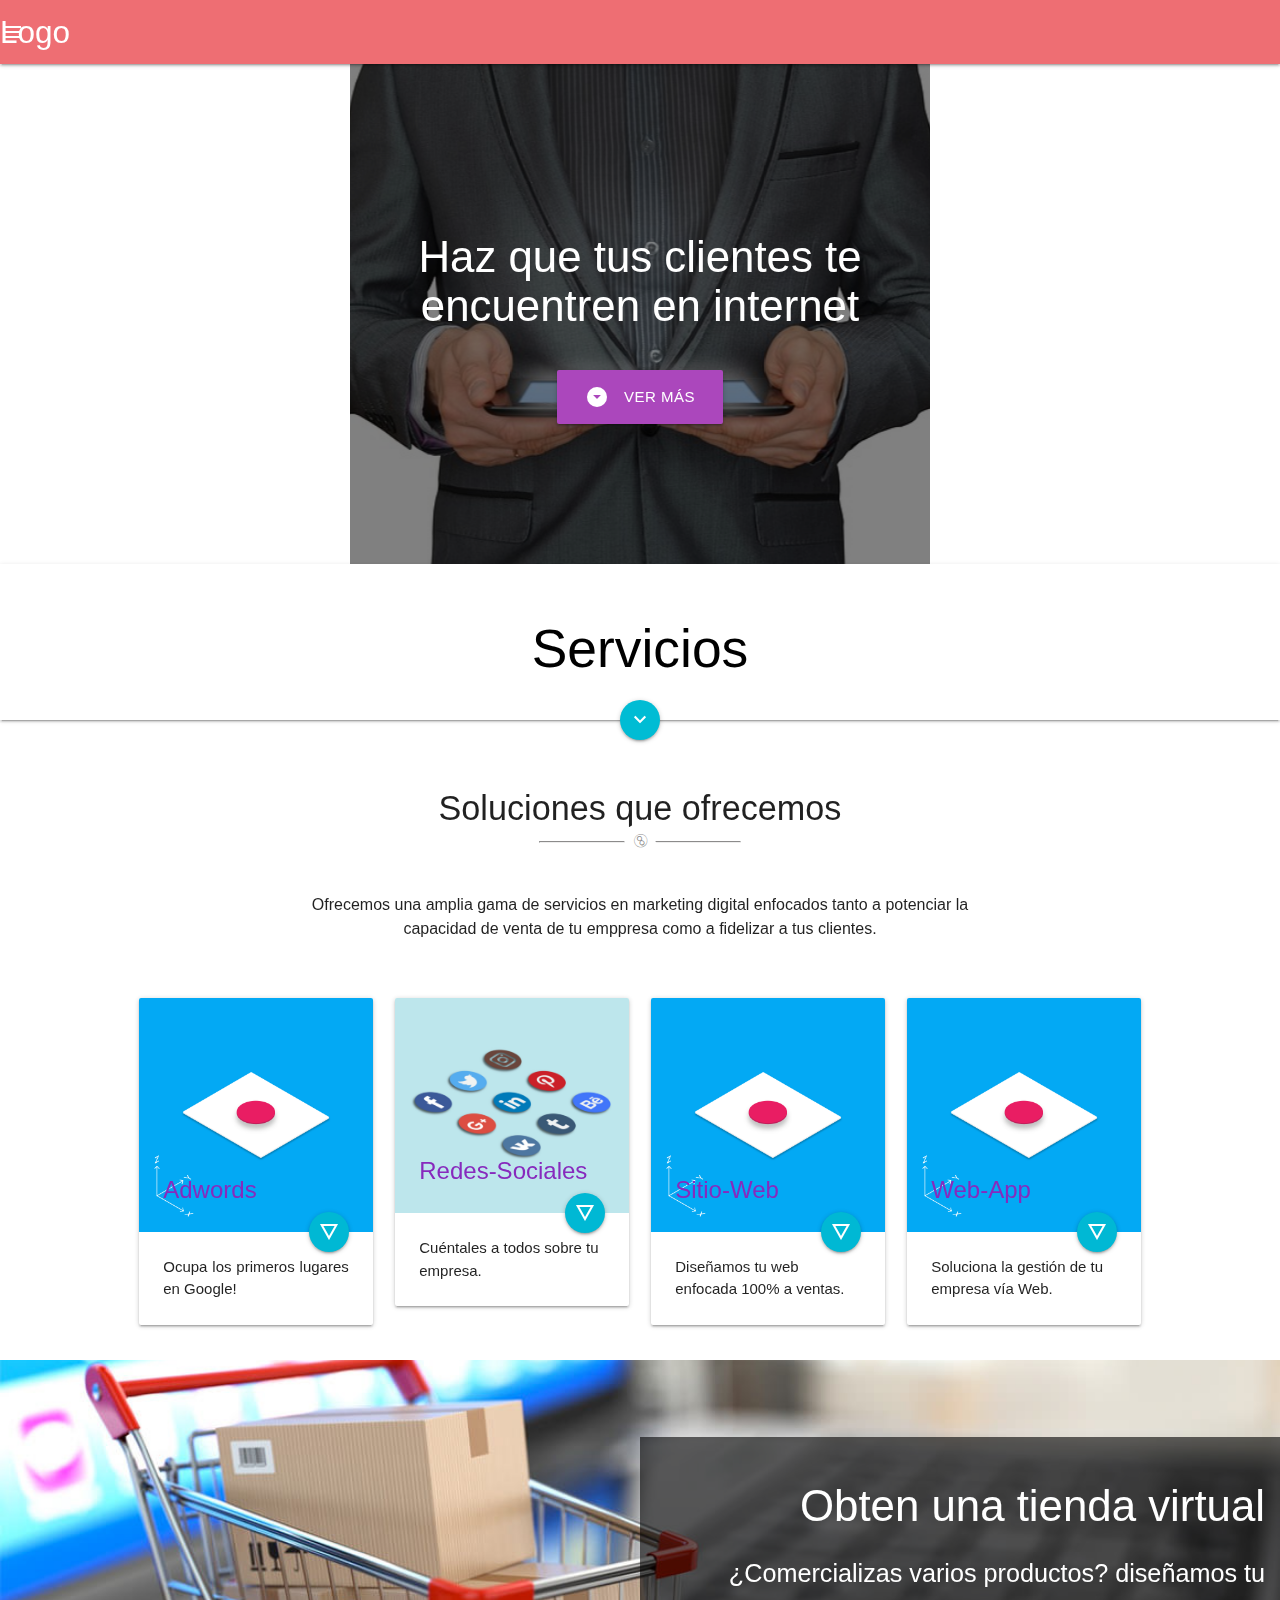
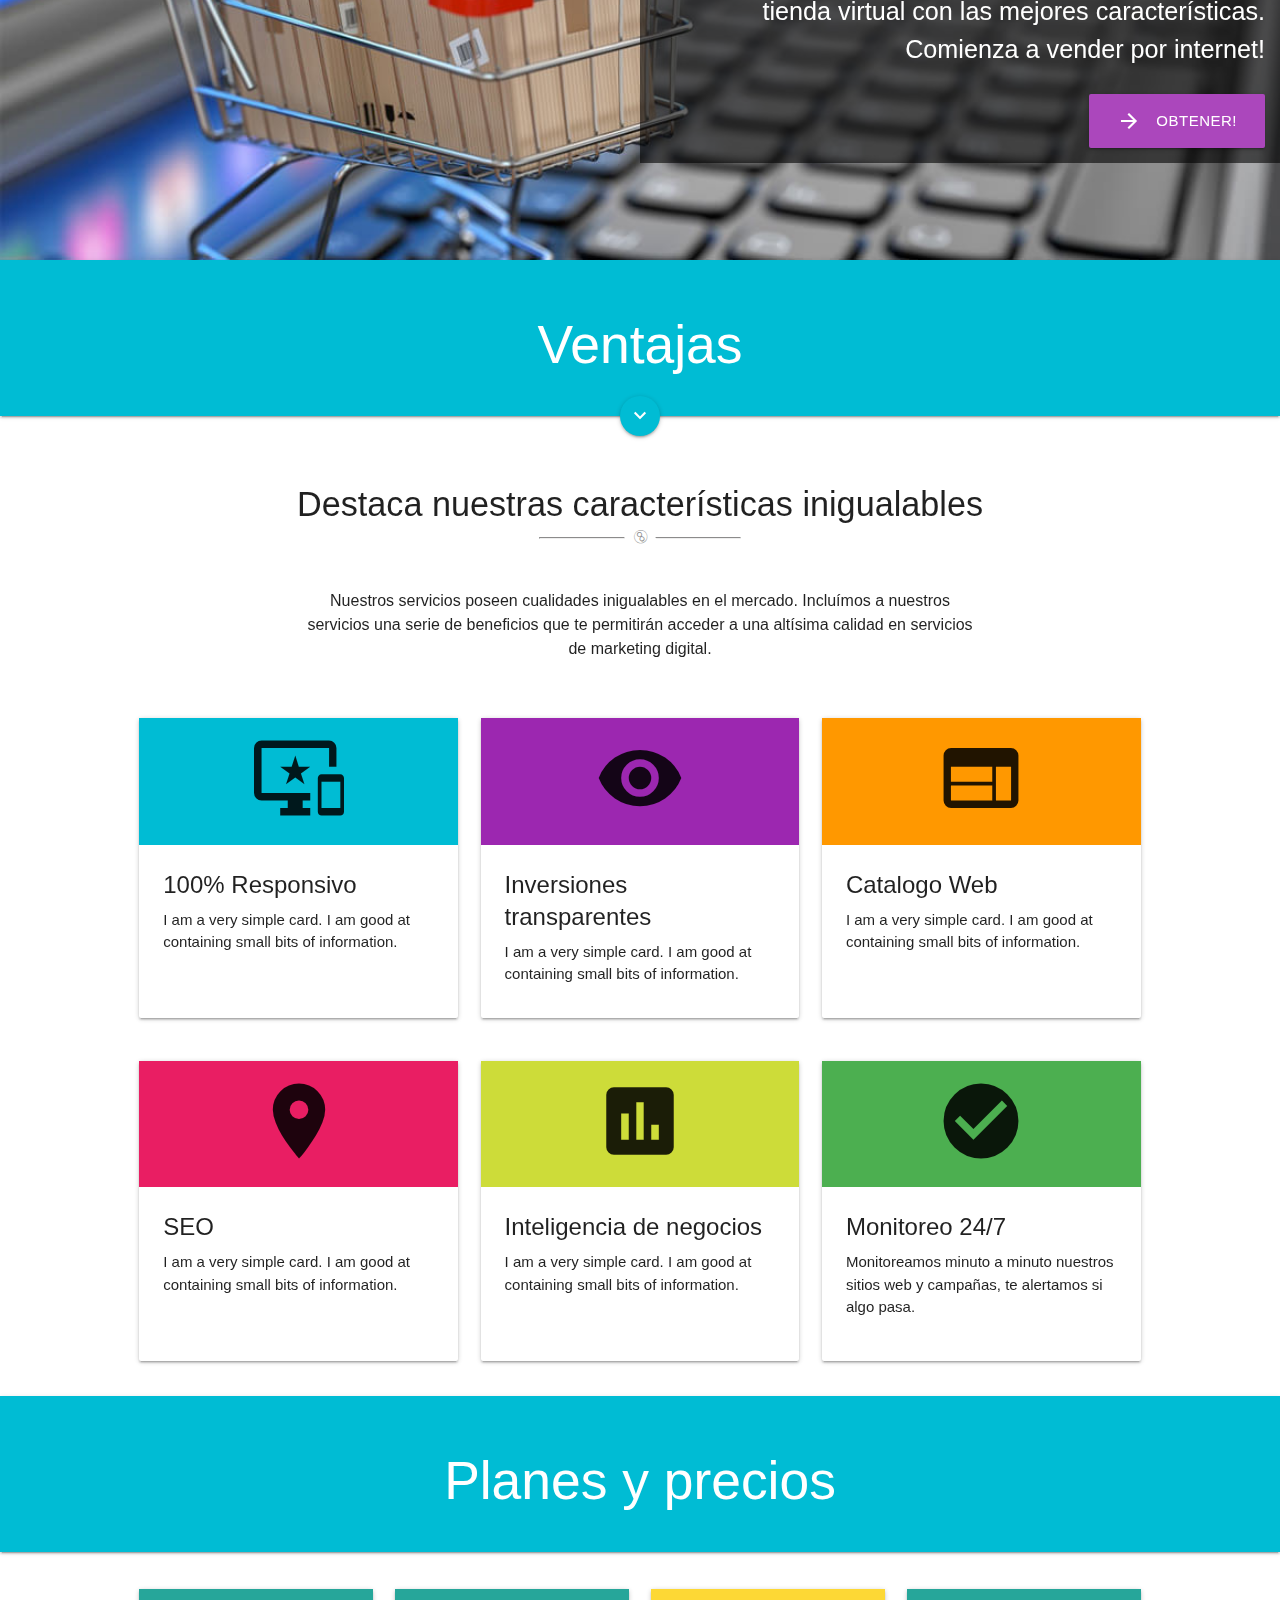
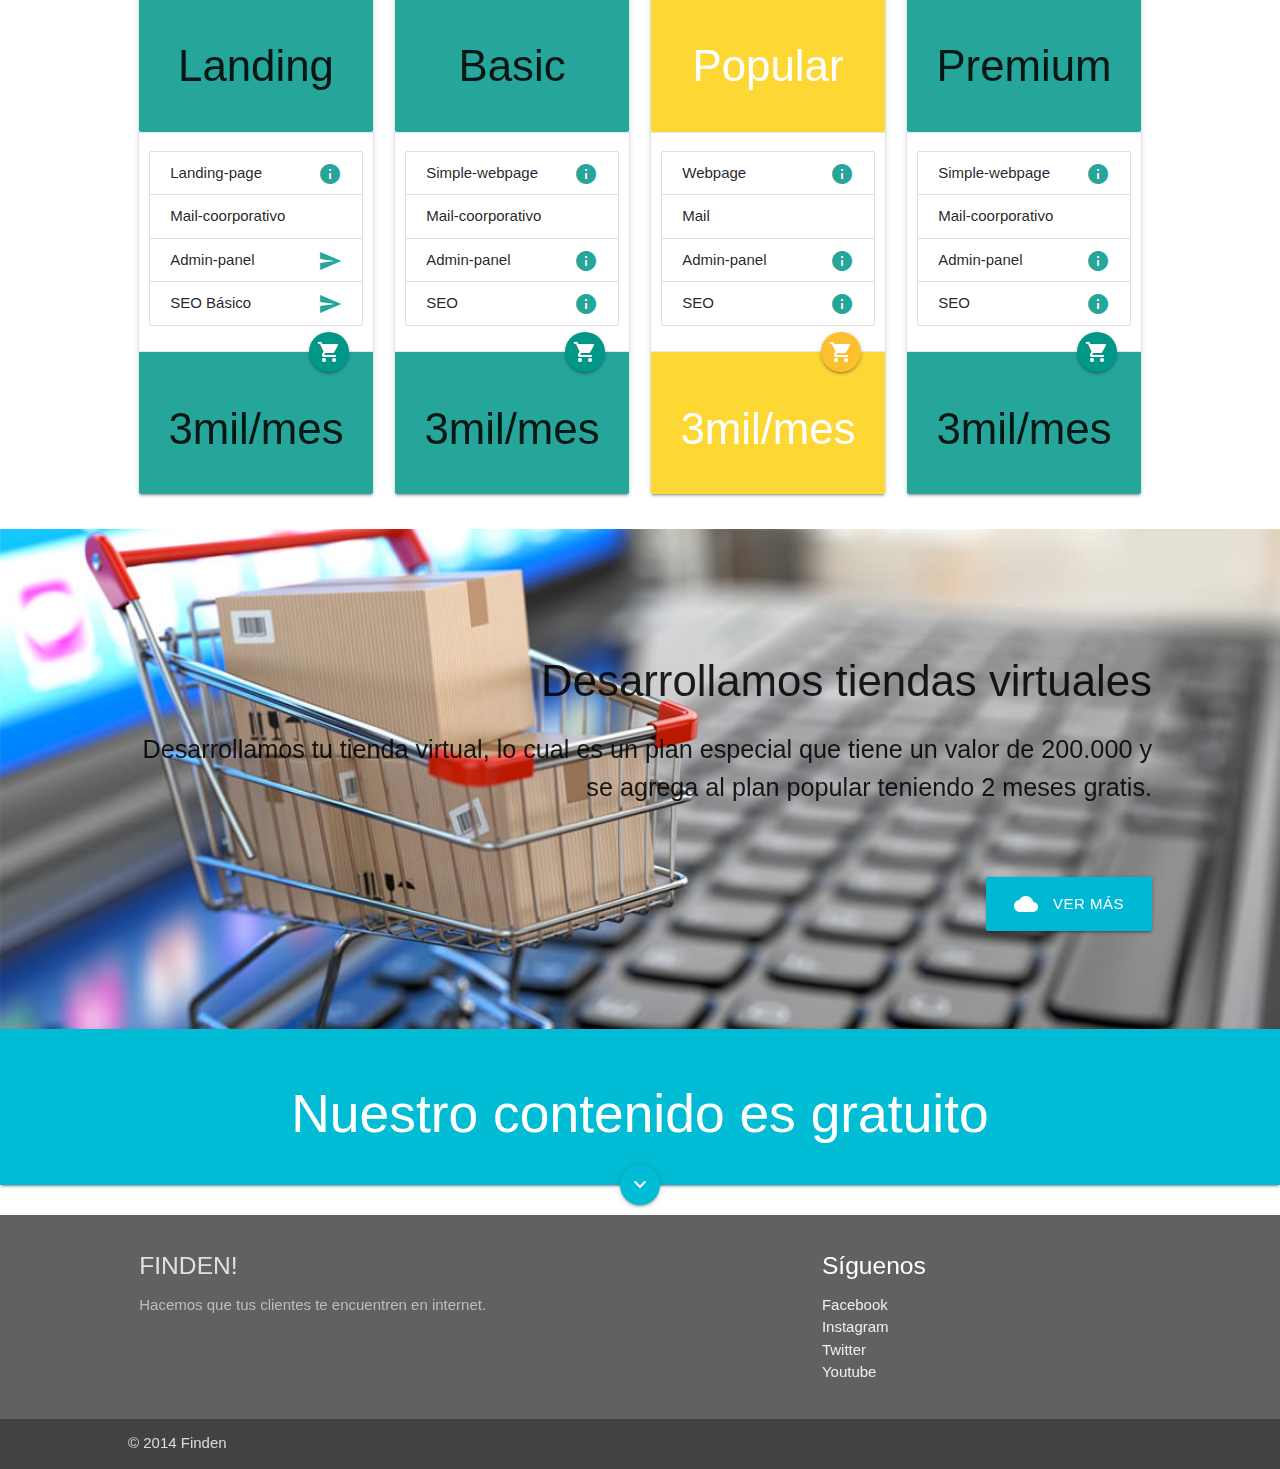
==== commit 05fd693c: "callout services" ====
--- a/wowow/index.html
+++ b/wowow/index.html
@@ -127,18 +127,18 @@
 </div>
     </div>
 <div class="parallax-container">
-    <div class="container">
-      <div class="col s12 text-center">
-        <h3 class="light">Haz que tus clientes te encuentren en internet</h3>
-	<p class="flow-text">Lorem ipsum dolor sit amet, consectetur adipisicing elit, sed do eiusmod tempor incididunt ut labore et
-dolore magna aliqua. Ut enim ad minim veniam, quis nostrud exercitation ullamco laboris</p>
-   <br><br>     <a class="waves-effect waves-light hoverable btn-large cyan accent-4"><i class="material-icons left">cloud</i>Ver más</a>
-
-      </div>
+ <div class="row right-align">
+	 <div class="col l6"></div> 
+      <div class="right-align dark-alfa col l6">
+        <h3 class="light">Obten una tienda virtual</h3>
+	<p class="flow-text">¿Comercializas varios productos? diseñamos tu tienda virtual con las mejores características. Comienza a vender por internet! </p>
+   <a href="#services" class="waves-effect hoverable waves-light btn-large purple lighten-1"><i class="material-icons left">arrow_forward</i>OBTENER!</a>
+	 </div>
+    
 
     </div>
   <div class="parallax">
-    <img src="parallax.jpg">
+    <img src="woocommerce.jpg">
 
   </div>
 </div>
--- a/wowow/css/extras.css
+++ b/wowow/css/extras.css
@@ -1,3 +1,9 @@
+.dark-alfa{
+background-color: rgba(1,1,1,0.6);
+padding: 15px !important;
+color: white;
+}
+
 .mid-brightness{
 webkit-filter: brightness(50%);
     filter: brightness(50%);
@@ -27,12 +33,16 @@
 padding: 15px;
 
 }
+
 .description{
-	margin-left: 170px;
-	margin-right: 170px;
-	
     margin-bottom: 50px;
   font-size: 16px;
+}
+@media only screen and (min-width: 993px){
+.description {
+	margin-left: 170px;
+	margin-right: 170px;	
+}
 }
 .subtitle{
 
